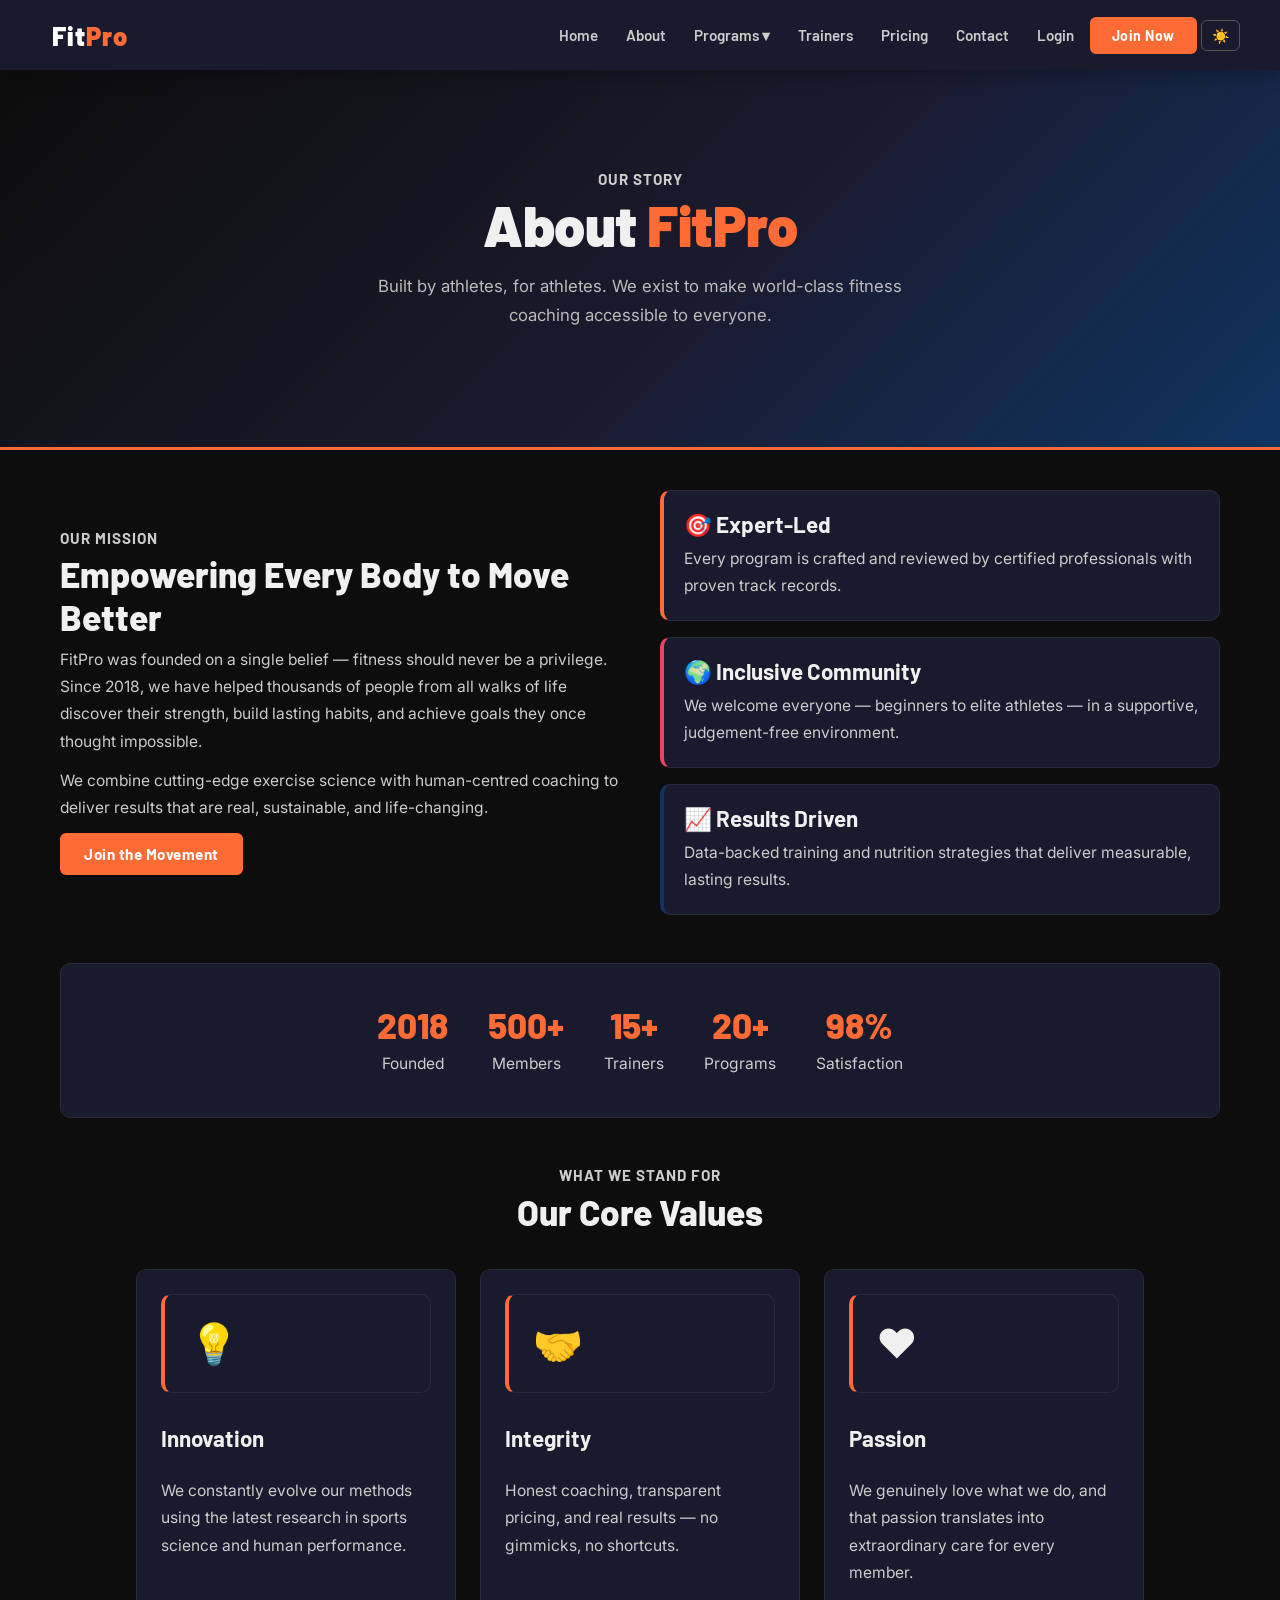
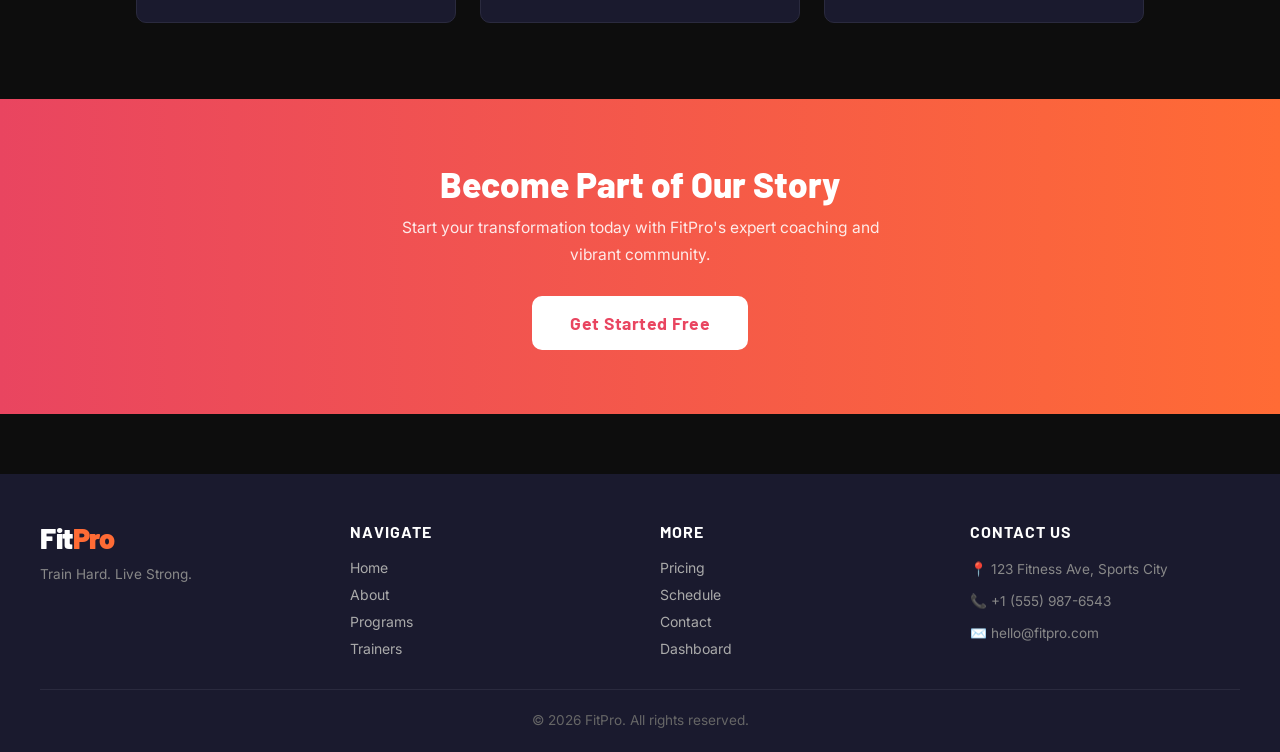
==== pages/about.html @ 530da823 "initial" ====
<!DOCTYPE html>
<html lang="en">
<head>
  <meta charset="UTF-8">
  <meta name="viewport" content="width=device-width, initial-scale=1.0">
  <meta name="description" content="Learn about FitPro — our mission, story, values, and the team behind your fitness transformation.">
  <title>About Us | FitPro</title>
  <link rel="stylesheet" href="../cssFile/globalStyles.css">
</head>
<body data-theme="dark">

  <nav>
    <a href="../index.html">Fit<span class="accent">Pro</span></a>
    <button class="menu-toggle" onclick="toggleMenu()"><span></span><span></span><span></span></button>
    <ul>
      <li><a href="../index.html">Home</a></li>
      <li><a href="about.html">About</a></li>
      <li class="dropdown">
        <a href="#">Programs ▾</a>
        <div class="dropdown-menu">
          <a href="services.html">All Programs</a>
          <a href="schedule.html">Schedule</a>
        </div>
      </li>
      <li><a href="trainers.html">Trainers</a></li>
      <li><a href="pricing.html">Pricing</a></li>
      <li><a href="contact.html">Contact</a></li>
      <li><a href="login.html">Login</a></li>
      <li><button onclick="location.href='signup.html'">Join Now</button></li>
      <li><button id="theme-toggle" onclick="toggleTheme()">🌙</button></li>
    </ul>
  </nav>

  <!-- PAGE BANNER -->
  <section class="hero">
    <h4>Our Story</h4>
    <h1>About <span class="accent">FitPro</span></h1>
    <p>Built by athletes, for athletes. We exist to make world-class fitness coaching accessible to everyone.</p>
  </section>

  <main class="page">

    <!-- MISSION -->
    <section>
      <div>
        <h4>Our Mission</h4>
        <h2>Empowering Every Body to Move Better</h2>
        <p>FitPro was founded on a single belief — fitness should never be a privilege. Since 2018, we have helped thousands of people from all walks of life discover their strength, build lasting habits, and achieve goals they once thought impossible.</p>
        <p>We combine cutting-edge exercise science with human-centred coaching to deliver results that are real, sustainable, and life-changing.</p>
        <button onclick="location.href='signup.html'">Join the Movement</button>
      </div>
      <div>
        <div>
          <h3>🎯 Expert-Led</h3>
          <p>Every program is crafted and reviewed by certified professionals with proven track records.</p>
        </div>
        <div>
          <h3>🌍 Inclusive Community</h3>
          <p>We welcome everyone — beginners to elite athletes — in a supportive, judgement-free environment.</p>
        </div>
        <div>
          <h3>📈 Results Driven</h3>
          <p>Data-backed training and nutrition strategies that deliver measurable, lasting results.</p>
        </div>
      </div>
    </section>

    <!-- STATS -->
    <section>
      <div>
        <div><h2>2018</h2><p>Founded</p></div>
        <div><h2>500+</h2><p>Members</p></div>
        <div><h2>15+</h2><p>Trainers</p></div>
        <div><h2>20+</h2><p>Programs</p></div>
        <div><h2>98%</h2><p>Satisfaction</p></div>
      </div>
    </section>

    <!-- VALUES -->
    <section>
      <h4>What We Stand For</h4>
      <h2>Our Core Values</h2>
    </section>
    <div class="card-container">
      <div class="card">
        <div>💡</div>
        <h3>Innovation</h3>
        <p>We constantly evolve our methods using the latest research in sports science and human performance.</p>
      </div>
      <div class="card">
        <div>🤝</div>
        <h3>Integrity</h3>
        <p>Honest coaching, transparent pricing, and real results — no gimmicks, no shortcuts.</p>
      </div>
      <div class="card">
        <div>❤️</div>
        <h3>Passion</h3>
        <p>We genuinely love what we do, and that passion translates into extraordinary care for every member.</p>
      </div>
    </div>

  </main>

  <!-- CTA -->
  <section>
    <h2>Become Part of Our Story</h2>
    <p>Start your transformation today with FitPro's expert coaching and vibrant community.</p>
    <button class="lg-button" onclick="location.href='signup.html'">Get Started Free</button>
  </section>

  <footer>
    <div class="footer-container">
      <div>
        <h1>Fit<span class="accent">Pro</span></h1>
        <p>Train Hard. Live Strong.</p>
      </div>
      <div>
        <h2>Navigate</h2>
        <a href="../index.html">Home</a>
        <a href="about.html">About</a>
        <a href="services.html">Programs</a>
        <a href="trainers.html">Trainers</a>
      </div>
      <div>
        <h2>More</h2>
        <a href="pricing.html">Pricing</a>
        <a href="schedule.html">Schedule</a>
        <a href="contact.html">Contact</a>
        <a href="dashboard.html">Dashboard</a>
      </div>
      <div>
        <h2>Contact Us</h2>
        <p>📍 123 Fitness Ave, Sports City</p>
        <p>📞 +1 (555) 987-6543</p>
        <p>✉️ hello@fitpro.com</p>
      </div>
    </div>
    <p>© 2026 FitPro. All rights reserved.</p>
  </footer>

  <script src="../jsFile/jsFunctions.js"></script>
</body>
</html>
---- cssFile/globalStyles.css ----
@import url('https://fonts.googleapis.com/css2?family=Barlow:wght@400;600;700;800;900&family=Inter:wght@300;400;500;600&display=swap');

/* =========================================================
   DESIGN SYSTEM
========================================================= */
:root {
  --brand-primary-color:   #FF6B35;
  --brand-secondary-color: #1A1A2E;
  --brand-third-color:     #16213E;
  --brand-fourth-color:    #0F3460;
  --brand-accent-color:    #E94560;

  --bg-main:  #F4F6FB;
  --bg-card:  #FFFFFF;

  --text-primary-color:     #1A1A2E;
  --text-secondary-color:   #3D3D5C;
  --text-muted-color:       #888899;
  --text-focus-color:       #FF6B35;
  --text-highlighted-color: #E94560;

  --border-primary-color:     #FF6B35;
  --border-secondary-color:   #1A1A2E;
  --border-muted-color:       #DEDEE8;
  --border-focus-color:       #FF6B35;
  --border-highlighted-color: #E94560;

  --radius-sm: 6px;
  --radius-md: 10px;
  --transition: 0.3s ease;
}

/* =========================================================
   DARK MODE
========================================================= */
[data-theme="dark"] {
  --bg-main: #0D0D0D;
  --bg-card: #1A1A2E;

  --text-primary-color:     #F0F0F0;
  --text-secondary-color:   #CCCCCC;
  --text-muted-color:       #888899;
  --text-focus-color:       #FF6B35;
  --text-highlighted-color: #FF4D6D;

  --border-primary-color:     #FF6B35;
  --border-secondary-color:   #444466;
  --border-muted-color:       #2A2A3E;
  --border-focus-color:       #FF6B35;
  --border-highlighted-color: #FF4D6D;
}

/* =========================================================
   GLOBAL BASE
========================================================= */
*, *::before, *::after { box-sizing: border-box; }

body {
  margin: 0;
  font-family: 'Inter', sans-serif;
  background: var(--bg-main);
  color: var(--text-primary-color);
  transition: background var(--transition), color var(--transition);
  min-height: 100vh;
}

a { text-decoration: none; color: inherit; }

/* =========================================================
   TYPOGRAPHY
========================================================= */
h1 {
  font-family: 'Barlow', sans-serif;
  font-size: clamp(2rem, 5vw, 3.5rem);
  font-weight: 900;
  line-height: 1.1;
  margin: 0 0 0.5rem 0;
  color: var(--text-primary-color);
  letter-spacing: -0.5px;
}
h2 {
  font-family: 'Barlow', sans-serif;
  font-size: clamp(1.4rem, 3vw, 2.2rem);
  font-weight: 800;
  line-height: 1.2;
  margin: 0 0 0.5rem 0;
  color: var(--text-primary-color);
}
h3 {
  font-family: 'Barlow', sans-serif;
  font-size: clamp(1rem, 2.5vw, 1.4rem);
  font-weight: 700;
  margin: 0 0 0.4rem 0;
  color: var(--text-primary-color);
}
h4 {
  font-family: 'Barlow', sans-serif;
  font-size: 0.95rem;
  font-weight: 700;
  margin: 0 0 0.4rem 0;
  color: var(--text-secondary-color);
  text-transform: uppercase;
  letter-spacing: 1px;
}
p {
  font-size: 0.975rem;
  line-height: 1.75;
  color: var(--text-secondary-color);
  margin: 0 0 0.75rem 0;
}

/* =========================================================
   GLOBAL BUTTON SYSTEM
   Properties inherited by nav buttons, link-button, etc.
========================================================= */
button {
  display: inline-flex;
  align-items: center;
  justify-content: center;
  gap: 8px;
  padding: 10px 22px;
  font-family: 'Barlow', sans-serif;
  font-size: 0.95rem;
  font-weight: 700;
  letter-spacing: 0.5px;
  border: 2px solid var(--brand-primary-color);
  border-radius: var(--radius-sm);
  background: var(--brand-primary-color);
  color: #fff;
  cursor: pointer;
  transition: background var(--transition), transform var(--transition), box-shadow var(--transition), border-color var(--transition);
}
button:hover {
  background: var(--brand-accent-color);
  border-color: var(--brand-accent-color);
  transform: translateY(-2px);
  box-shadow: 0 6px 20px rgba(255,107,53,0.35);
}

/* =========================================================
   LINK BUTTON
========================================================= */
.link-button {
  display: inline-flex;
  align-items: center;
  gap: 6px;
  padding: 10px 24px;
  font-family: 'Barlow', sans-serif;
  font-weight: 700;
  font-size: 0.95rem;
  border-radius: var(--radius-sm);
  background: transparent;
  border: 2px solid var(--brand-primary-color);
  color: var(--brand-primary-color);
  cursor: pointer;
  transition: all var(--transition);
  text-decoration: none;
}
.link-button:hover {
  background: var(--brand-primary-color);
  color: #fff;
  transform: translateY(-2px);
  box-shadow: 0 6px 20px rgba(255,107,53,0.3);
}

/* =========================================================
   BUTTON SIZES
========================================================= */
.lg-button { padding: 14px 36px; font-size: 1.1rem; border-radius: var(--radius-md); }
.sm-button  { padding: 7px 16px; font-size: 0.85rem; }
.tiny-button { padding: 4px 10px; font-size: 0.75rem; border-radius: 4px; }
.border-button { background: transparent; color: var(--brand-primary-color); }
.border-button:hover { background: var(--brand-primary-color); color: #fff; }

/* =========================================================
   SELECT INPUT
========================================================= */
select {
  width: 100%;
  padding: 10px 14px;
  font-family: 'Inter', sans-serif;
  font-size: 0.9rem;
  background: var(--bg-card);
  color: var(--text-primary-color);
  border: 1.5px solid var(--border-muted-color);
  border-radius: var(--radius-sm);
  appearance: none;
  cursor: pointer;
  transition: border-color var(--transition), box-shadow var(--transition);
}
select:hover  { border-color: var(--border-primary-color); }
select:focus  { outline: none; border-color: var(--border-focus-color); box-shadow: 0 0 0 3px rgba(255,107,53,0.2); }
select:disabled { opacity: 0.5; cursor: not-allowed; background: var(--border-muted-color); }

.select-container { position: relative; display: flex; flex-direction: column; gap: 4px; }

/* =========================================================
   NAV BUTTON  (overrides global button inside nav)
========================================================= */
nav button {
  background: var(--brand-primary-color);
  border: 2px solid var(--brand-primary-color);
  color: #fff;
  padding: 8px 20px;
  font-size: 0.875rem;
}
nav button:hover {
  background: var(--brand-accent-color);
  border-color: var(--brand-accent-color);
  transform: translateY(-1px);
  box-shadow: 0 4px 12px rgba(255,107,53,0.4);
}
nav a {
  font-family: 'Barlow', sans-serif;
  font-size: 0.95rem;
  font-weight: 600;
  color: #ccc;
  padding: 6px 12px;
  border-radius: var(--radius-sm);
  transition: color var(--transition), background var(--transition);
  text-decoration: none;
  display: block;
}
nav a:hover { color: #fff; background: rgba(255,107,53,0.15); }

/* =========================================================
   NAVBAR
========================================================= */
nav {
  display: flex;
  align-items: center;
  justify-content: space-between;
  padding: 0 40px;
  height: 70px;
  background: var(--brand-secondary-color);
  position: sticky;
  top: 0;
  z-index: 1000;
  box-shadow: 0 2px 20px rgba(0,0,0,0.3);
}

/* Logo */
nav > a {
  font-family: 'Barlow', sans-serif;
  font-size: 1.6rem;
  font-weight: 900;
  color: #fff;
  letter-spacing: 1px;
  text-decoration: none;
  flex-shrink: 0;
}

/* Menu list */
nav ul {
  display: flex;
  align-items: center;
  gap: 4px;
  list-style: none;
  margin: 0;
  padding: 0;
}

/* Dropdown */
nav li { position: relative; }

nav .dropdown-menu {
  position: absolute;
  top: calc(100% + 8px);
  left: 0;
  background: var(--brand-third-color);
  border: 1px solid var(--border-muted-color);
  border-radius: var(--radius-md);
  min-width: 180px;
  padding: 8px 0;
  display: none;
  flex-direction: column;
  box-shadow: 0 10px 30px rgba(0,0,0,0.4);
  z-index: 999;
}
nav .dropdown:hover .dropdown-menu { display: flex; }
nav .dropdown-menu a { padding: 10px 18px; color: #ccc; font-size: 0.875rem; border-radius: 0; white-space: nowrap; }
nav .dropdown-menu a:hover { background: rgba(255,107,53,0.2); color: #fff; }

/* =========================================================
   HAMBURGER BUTTON
========================================================= */
.menu-toggle {
  display: none;
  flex-direction: column;
  gap: 5px;
  cursor: pointer;
  background: none;
  border: none;
  padding: 6px;
}
.menu-toggle span { display: block; width: 24px; height: 2px; background: #fff; border-radius: 2px; transition: all var(--transition); }

/* =========================================================
   MOBILE NAVBAR
========================================================= */
@media (max-width: 768px) {
  .menu-toggle { display: flex; }

  nav { padding: 0 20px; position: relative; }

  nav ul {
    display: none;
    flex-direction: column;
    align-items: flex-start;
    gap: 0;
    position: absolute;
    top: 70px;
    left: 0;
    right: 0;
    background: var(--brand-third-color);
    padding: 12px 0;
    border-top: 2px solid var(--brand-primary-color);
    z-index: 998;
  }
  nav ul.open { display: flex; }
  nav ul li { width: 100%; }
  nav ul li a { display: block; padding: 12px 24px; border-radius: 0; color: #ddd; font-size: 1rem; }

  nav .dropdown:hover .dropdown-menu { display: none; }
  nav .dropdown-menu { position: static; background: rgba(0,0,0,0.25); border: none; border-radius: 0; box-shadow: none; padding: 0; }
  nav .dropdown-menu.open { display: flex; }
}

/* =========================================================
   PAGE CONTENT
========================================================= */
.page {
  min-height: calc(100vh - 70px);
  padding: 40px 20px;
  max-width: 1200px;
  margin: 0 auto;
}

/* =========================================================
   CARD SYSTEM
========================================================= */
.card-container {
  display: flex;
  flex-wrap: wrap;
  justify-content: center;
  gap: 24px;
  margin: 36px 12px;
  padding: 0;
}
.card {
  display: flex;
  flex-direction: column;
  background: var(--bg-card);
  border: 1px solid var(--border-muted-color);
  border-radius: var(--radius-md);
  padding: 24px;
  flex: 1 1 260px;
  max-width: 320px;
  transition: transform var(--transition), box-shadow var(--transition), border-color var(--transition);
}
.card:hover {
  transform: translateY(-6px);
  box-shadow: 0 16px 40px rgba(255,107,53,0.2);
  border-color: var(--border-primary-color);
}
.card img { width: 100%; height: auto; object-fit: contain; border-radius: var(--radius-sm); }
.card a { background: none; color: var(--brand-primary-color); font-weight: 600; font-family: 'Barlow', sans-serif; display: inline-flex; align-items: center; gap: 4px; margin-top: auto; padding-top: 12px; font-size: 0.9rem; transition: color var(--transition); }
.card a:hover { color: var(--brand-accent-color); background: none; }

/* =========================================================
   FORM SYSTEM
========================================================= */
.form-container {
  background: var(--bg-card);
  border: 1px solid var(--border-muted-color);
  border-radius: var(--radius-md);
  padding: 40px;
  max-width: 480px;
  width: 100%;
  margin: 0 auto;
  box-shadow: 0 8px 32px rgba(0,0,0,0.15);
}
form div { margin-bottom: 16px; }
label { display: block; font-size: 0.85rem; font-weight: 600; color: var(--text-secondary-color); margin-bottom: 6px; text-transform: uppercase; letter-spacing: 0.5px; }
input { width: 100%; padding: 11px 14px; font-family: 'Inter', sans-serif; font-size: 0.9rem; background: var(--bg-main); color: var(--text-primary-color); border: 1.5px solid var(--border-muted-color); border-radius: var(--radius-sm); transition: border-color var(--transition), box-shadow var(--transition); box-sizing: border-box; }
input:focus { outline: none; border-color: var(--border-focus-color); box-shadow: 0 0 0 3px rgba(255,107,53,0.2); }
form textarea { width: 100%; padding: 11px 14px; font-family: 'Inter', sans-serif; font-size: 0.9rem; background: var(--bg-main); color: var(--text-primary-color); border: 1.5px solid var(--border-muted-color); border-radius: var(--radius-sm); resize: vertical; min-height: 120px; transition: border-color var(--transition), box-shadow var(--transition); box-sizing: border-box; }
form textarea:focus { outline: none; border-color: var(--border-focus-color); box-shadow: 0 0 0 3px rgba(255,107,53,0.2); }

/* =========================================================
   TABLE SYSTEM
========================================================= */
.table-container { width: 100%; overflow-x: auto; margin-top: 20px; border-radius: var(--radius-md); }

table {
  width: 100%;
  border-collapse: collapse;
  border-radius: var(--radius-md);
  overflow: hidden;
  background: var(--bg-card);
  font-size: 0.9rem;
}

/* Header */
table thead { background: var(--brand-secondary-color); }
table th { padding: 14px 16px; text-align: left; font-family: 'Barlow', sans-serif; font-weight: 700; font-size: 0.85rem; color: #fff; text-transform: uppercase; letter-spacing: 0.5px; white-space: nowrap; }

/* Body cells */
table td { padding: 13px 16px; color: var(--text-secondary-color); border-bottom: 1px solid var(--border-muted-color); vertical-align: middle; }

/* Row styles — alternating */
table tbody tr:nth-child(odd)  { background: var(--bg-card); }
table tbody tr:nth-child(even) { background: rgba(255,107,53,0.05); }

table tbody tr:hover { background: rgba(255,107,53,0.14); cursor: pointer; }

/* Last row border fix */
table tbody tr:last-child td { border-bottom: none; }

/* Optional compact table */
.table-compact th, .table-compact td { padding: 8px 12px; font-size: 0.82rem; }

/* Optional bordered table */
.table-bordered th, .table-bordered td { border: 1px solid var(--border-muted-color); }

/* Optional striped stronger */
.table-striped tbody tr:nth-child(even) { background: rgba(255,107,53,0.1); }

/* Cell content handling */
td { word-break: break-word; max-width: 280px; }

/* Empty state row */
.table-empty { text-align: center; padding: 40px !important; color: var(--text-muted-color); font-style: italic; }

.table-row-selected { background: rgba(255,107,53,0.18) !important; border-left: 3px solid var(--brand-primary-color); }

/* =========================================================
   FOOTER SYSTEM
========================================================= */
footer {
  background: var(--brand-secondary-color);
  color: #ccc;
  padding: 48px 40px 20px;
  margin-top: 60px;
}
.footer-container {
  display: flex;
  flex-wrap: wrap;
  gap: 40px;
  justify-content: space-between;
  max-width: 1200px;
  margin: 0 auto 32px;
}
.footer-container > div { flex: 1 1 200px; display: flex; flex-direction: column; gap: 10px; }
footer a { color: #aaa; font-size: 0.875rem; text-decoration: none; transition: color var(--transition); }
footer a:hover { color: var(--brand-primary-color); }
footer p { font-size: 0.85rem; color: #888; margin: 0; line-height: 1.6; }
footer h1 { font-size: 1.8rem; color: #fff; margin: 0; }
footer h2 { font-size: 1rem; font-weight: 700; color: #fff; text-transform: uppercase; letter-spacing: 1px; margin-bottom: 8px; }

/* =========================================================
   RESPONSIVE — GENERAL
========================================================= */
@media (max-width: 768px) {
  .page { padding: 24px 16px; }
  .footer-container { flex-direction: column; gap: 28px; }
  footer { padding: 36px 20px 16px; }
  .form-container { padding: 28px 20px; }
  .card { flex: 1 1 100%; max-width: 100%; }
}
@media (max-width: 480px) {
  nav > a { font-size: 1.3rem; }
}

/* =========================================================
   ACCENT CLASS  (brand-colored inline span)
========================================================= */
.accent { color: var(--brand-primary-color); }

/* =========================================================
   THEME TOGGLE BUTTON
========================================================= */
#theme-toggle {
  background: transparent;
  border: 1px solid #555;
  padding: 6px 10px;
}
#theme-toggle:hover {
  background: rgba(255,255,255,0.08);
  border-color: #999;
  transform: none;
  box-shadow: none;
}

/* =========================================================
   HERO / PAGE BANNER  (class="hero")
========================================================= */
section.hero {
  background: linear-gradient(135deg, #1A1A2E, #0F3460);
  padding: 60px 20px;
  text-align: center;
  border-bottom: 3px solid var(--brand-primary-color);
}
/* Homepage hero — larger gradient & padding */
nav + section.hero {
  background: linear-gradient(135deg, #0D0D0D 0%, #1A1A2E 55%, #0F3460 100%);
  padding: 100px 20px 80px;
}

section.hero h1 { color: var(--text-primary-color); }
section.hero h4 { color: var(--text-secondary-color); }

/* Hero paragraph */
section.hero > p {
  max-width: 540px;
  margin: 12px auto 0;
  color: #bbb;
}
/* Homepage hero paragraph is slightly different */
nav + section.hero > p {
  max-width: 560px;
  margin: 16px auto 36px;
  font-size: 1.05rem;
}

/* Hero CTA button row */
nav + section.hero > div {
  display: flex;
  gap: 16px;
  justify-content: center;
  flex-wrap: wrap;
}

/* =========================================================
   INDEX STATS BAR  (section after hero, before main)
========================================================= */
section.hero + section {
  background: var(--brand-secondary-color);
  padding: 28px 20px;
}
section.hero + section > div {
  display: flex;
  flex-wrap: wrap;
  justify-content: center;
  gap: 40px;
  max-width: 900px;
  margin: 0 auto;
  text-align: center;
}
section.hero + section h2 {
  color: var(--brand-primary-color);
  margin: 0;
}
section.hero + section p { margin: 0; }

/* =========================================================
   SECTION HEADINGS INSIDE .page  (h4 + h2 teasers)
========================================================= */
.page > section:has(> h4 + h2) {
  text-align: center;
  margin-bottom: 10px;
}
/* Give vertical breathing room to non-first heading sections */
.page > .card-container + section:has(> h4 + h2) {
  margin-top: 40px;
}

/* =========================================================
   CTA BANNER  (section after main)
========================================================= */
main + section {
  background: linear-gradient(90deg, var(--brand-accent-color), var(--brand-primary-color));
  padding: 64px 20px;
  text-align: center;
}
main + section h2 { color: #fff; margin-bottom: 8px; }
main + section p {
  color: rgba(255,255,255,0.88);
  max-width: 500px;
  margin: 0 auto 28px;
}
main + section > button {
  background: #fff;
  color: var(--brand-accent-color);
  border-color: #fff;
}
main + section > button:hover {
  background: var(--brand-accent-color);
  color: #fff;
  border-color: var(--brand-accent-color);
}

/* =========================================================
   FOOTER COPYRIGHT LINE
========================================================= */
footer > p {
  text-align: center;
  border-top: 1px solid #2A2A3E;
  padding-top: 20px;
  margin: 0;
  font-size: 0.85rem;
  color: #666;
}

/* =========================================================
   CARD ICON / EMOJI DIV
========================================================= */
.card > div:first-child {
  font-size: 2rem;
  margin-bottom: 10px;
}
/* Services & index program cards use larger emoji */
.page > .card-container .card > div:first-child,
section.hero + section ~ main .card > div:first-child {
  font-size: 2.5rem;
  margin-bottom: 12px;
}

/* =========================================================
   TRAINER / AVATAR CARDS
========================================================= */
.card:has(img) { text-align: center; }
.card:has(img) img {
  width: 76px;
  height: 76px;
  border-radius: 50%;
  object-fit: cover;
  margin: 0 auto 14px;
  display: block;
  border: 3px solid var(--brand-primary-color);
}

/* =========================================================
   DASHBOARD STAT CARDS  (#stat-cards)
========================================================= */
#stat-cards { margin-top: 0; }
#stat-cards .card {
  text-align: center;
  flex: 1 1 180px;
  max-width: 220px;
}
#stat-cards .card > div:first-child { font-size: 2rem; margin-bottom: 8px; }
#stat-cards .card h2 { color: var(--brand-primary-color); margin: 0; }
#stat-cards .card p  { margin: 4px 0 0; }

/* Dashboard welcome section spacing */
.page > section:first-of-type:has(> h4 + h1) { margin-bottom: 32px; }

/* Dashboard sections before table */
.page > section:has(+ .table-container) { margin: 40px 0 12px; }

/* Dashboard quick actions section */
.page > section:last-of-type:has(> div:has(button)) { margin-top: 40px; }
.page > section:last-of-type:has(> div:has(button)) h2 { margin-bottom: 16px; }
.page > section:last-of-type:has(> div:has(button)) > div {
  display: flex;
  flex-wrap: wrap;
  gap: 12px;
}

/* =========================================================
   FORM PAGES — centered .page
========================================================= */
.page:has(.form-container) {
  display: flex;
  align-items: center;
  justify-content: center;
}

/* Signup form-container is wider */
#signup-form { max-width: 520px; }

/* Form header (icon + title block) */
.form-container > div:first-child {
  text-align: center;
  margin-bottom: 28px;
}
.form-container > div:first-child > div:first-child {
  font-size: 2.5rem;
  margin-bottom: 8px;
}

/* Split name row (div containing two input-wrapper divs) */
form > div:has(> div > input) {
  display: flex;
  gap: 12px;
}
form > div:has(> div > input) > div { flex: 1; }

/* Checkbox row (remember me / terms) */
form > div:has(input[type="checkbox"]) {
  display: flex;
  align-items: center;
  justify-content: space-between;
  margin-bottom: 20px;
}
form label:has(input[type="checkbox"]) {
  display: flex;
  align-items: center;
  gap: 8px;
  text-transform: none;
  letter-spacing: 0;
  font-size: 0.875rem;
  cursor: pointer;
}
input[type="checkbox"] { width: auto; }

/* Submit button */
form button[type="submit"] { width: 100%; }

/* Links inside form containers */
.form-container a { color: var(--brand-primary-color); font-weight: 600; }
.form-container a:hover { color: var(--brand-accent-color); background: none; }

/* Form footer text ("Already have account?") */
.form-container > p { text-align: center; margin-top: 20px; font-size: 0.9rem; }

/* =========================================================
   ABOUT PAGE — MISSION SECTION
========================================================= */
.page > section:first-of-type:has(> div) {
  display: flex;
  flex-wrap: wrap;
  gap: 40px;
  align-items: center;
  margin-bottom: 48px;
}
.page > section:first-of-type:has(> div) > div:first-child { flex: 1 1 280px; }
.page > section:first-of-type:has(> div) > div:last-child {
  flex: 1 1 280px;
  display: flex;
  flex-direction: column;
  gap: 16px;
}

/* Mission highlight boxes */
.page > section:first-of-type:has(> div) > div:last-child > div {
  background: var(--bg-card);
  border: 1px solid var(--border-muted-color);
  border-radius: var(--radius-md);
  padding: 20px;
  border-left: 4px solid var(--brand-primary-color);
}
.page > section:first-of-type:has(> div) > div:last-child > div:nth-child(2) {
  border-left-color: var(--brand-accent-color);
}
.page > section:first-of-type:has(> div) > div:last-child > div:nth-child(3) {
  border-left-color: var(--brand-fourth-color);
}
.page > section:first-of-type:has(> div) > div:last-child > div p { margin: 0; }

/* =========================================================
   ABOUT PAGE — STATS SECTION
========================================================= */
.page > section:nth-of-type(2):has(> div) {
  background: var(--bg-card);
  border: 1px solid var(--border-muted-color);
  border-radius: var(--radius-md);
  padding: 40px 20px;
  margin-bottom: 48px;
}
.page > section:nth-of-type(2):has(> div) > div {
  display: flex;
  flex-wrap: wrap;
  justify-content: center;
  gap: 40px;
  text-align: center;
}
.page > section:nth-of-type(2):has(> div) h2 { color: var(--brand-primary-color); margin: 0; }
.page > section:nth-of-type(2):has(> div) p  { margin: 4px 0 0; }

/* =========================================================
   SERVICES PAGE — CONSULTATION BOX
========================================================= */
.page > .card-container + section {
  background: var(--bg-card);
  border: 1px solid var(--border-muted-color);
  border-radius: var(--radius-md);
  padding: 32px;
  text-align: center;
  margin-top: 20px;
}
.page > .card-container + section p { max-width: 500px; margin: 0 auto 24px; }

/* =========================================================
   SERVICES — card label spans (Level/Duration)
========================================================= */
.card p > span { color: var(--brand-primary-color); font-weight: 600; }

/* =========================================================
   CONTACT PAGE — LAYOUT
========================================================= */
.page > div:not(.card-container):not(.form-container):not(.table-container) {
  display: flex;
  flex-wrap: wrap;
  gap: 40px;
  align-items: flex-start;
}
/* Contact form takes flexible width */
.page > div > .form-container {
  flex: 1 1 320px;
  max-width: 540px;
  margin: 0;
}
/* Contact info sidebar */
.page > div > div:not(.form-container) {
  flex: 1 1 260px;
  display: flex;
  flex-direction: column;
  gap: 20px;
}
/* Info boxes */
.page > div > div:not(.form-container) > div {
  background: var(--bg-card);
  border: 1px solid var(--border-muted-color);
  border-radius: var(--radius-md);
  padding: 24px;
  border-left: 4px solid var(--brand-primary-color);
}
.page > div > div:not(.form-container) > div p { margin: 0; }
.page > div > div:not(.form-container) > div p span {
  color: var(--text-muted-color);
  font-size: 0.85rem;
}

/* =========================================================
   RESPONSIVE — NEW RULES
========================================================= */
@media (max-width: 768px) {
  section.hero { padding: 50px 20px; }
  nav + section.hero { padding: 70px 20px 60px; }
  main + section { padding: 48px 20px; }
  .page > section:first-of-type:has(> div) { flex-direction: column; }
  #stat-cards .card { max-width: 100%; }
}
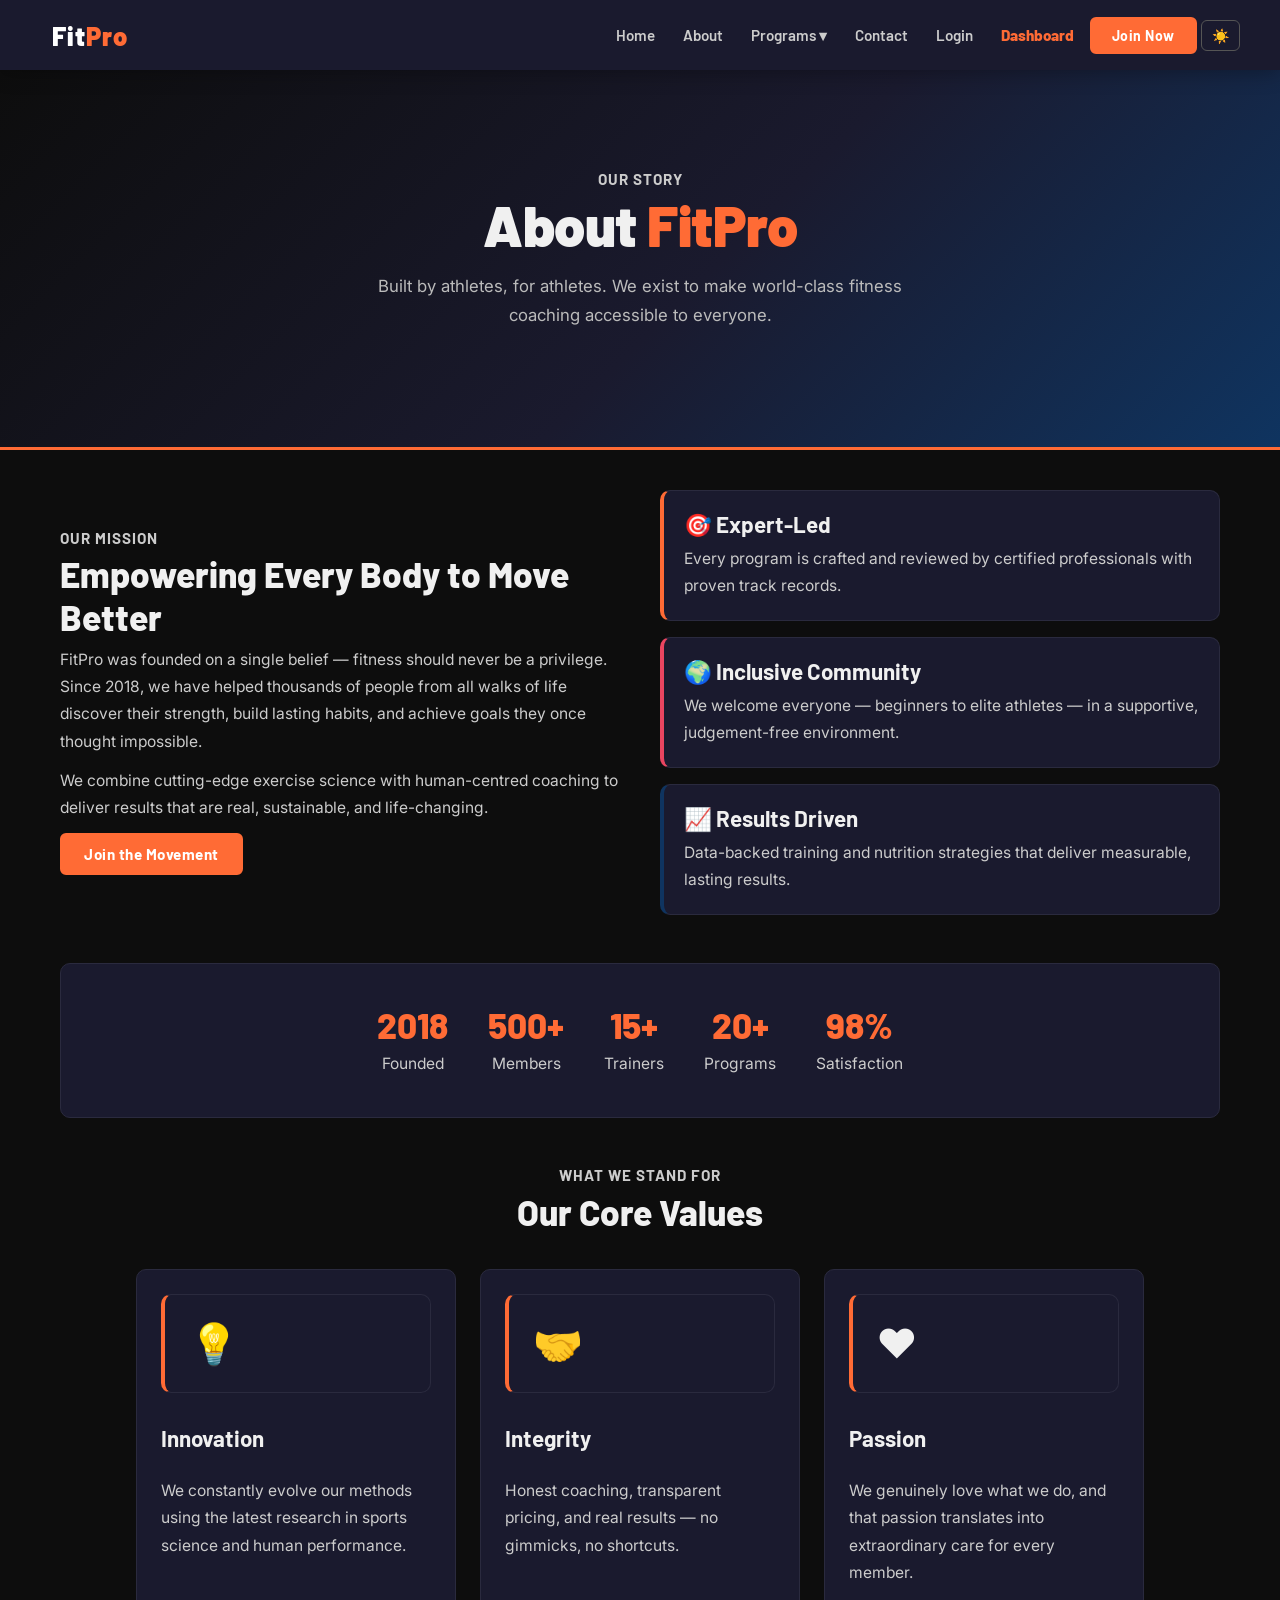
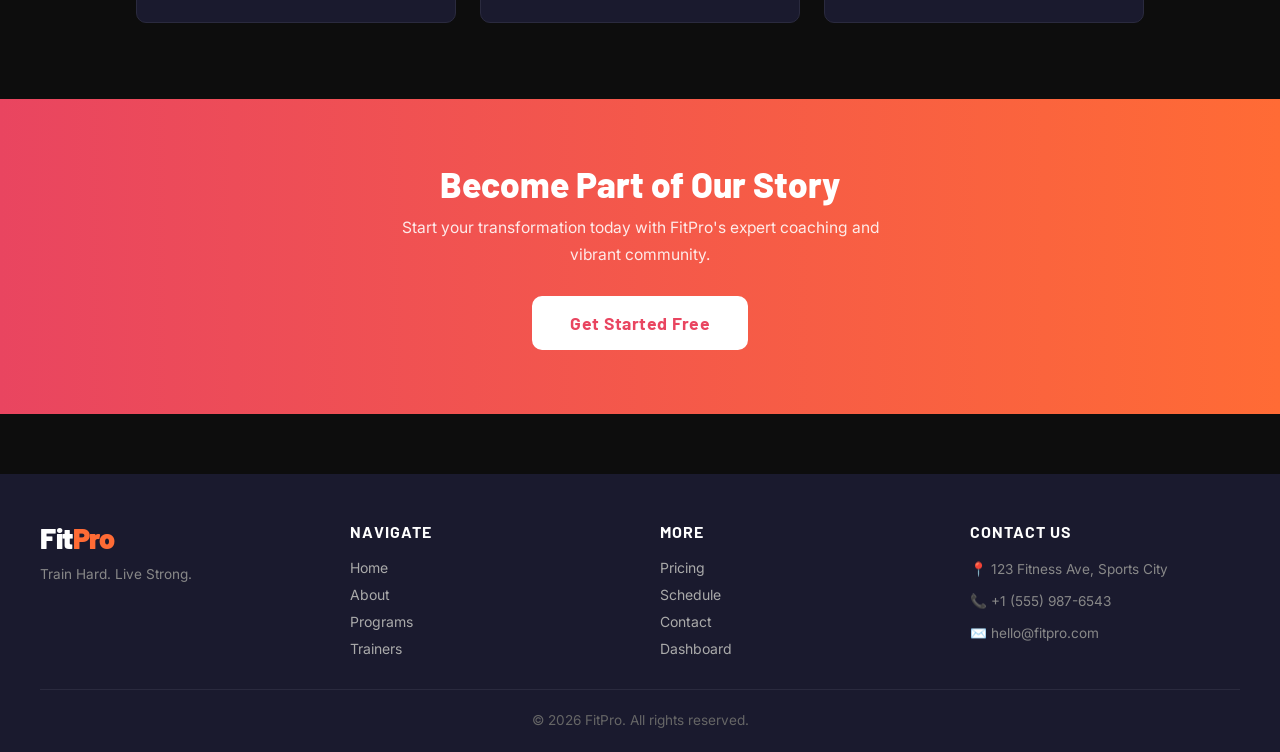
==== commit 24cc340f: "dashboard added" ====
--- a/pages/about.html
+++ b/pages/about.html
@@ -1,12 +1,15 @@
 <!DOCTYPE html>
 <html lang="en">
+
 <head>
   <meta charset="UTF-8">
   <meta name="viewport" content="width=device-width, initial-scale=1.0">
-  <meta name="description" content="Learn about FitPro — our mission, story, values, and the team behind your fitness transformation.">
+  <meta name="description"
+    content="Learn about FitPro — our mission, story, values, and the team behind your fitness transformation.">
   <title>About Us | FitPro</title>
   <link rel="stylesheet" href="../cssFile/globalStyles.css">
 </head>
+
 <body data-theme="dark">
 
   <nav>
@@ -22,10 +25,11 @@
           <a href="schedule.html">Schedule</a>
         </div>
       </li>
-      <li><a href="trainers.html">Trainers</a></li>
-      <li><a href="pricing.html">Pricing</a></li>
+
+
       <li><a href="contact.html">Contact</a></li>
       <li><a href="login.html">Login</a></li>
+      <li><a href="dashboard.html" class="accent" style="font-weight:800;">Dashboard</a></li>
       <li><button onclick="location.href='signup.html'">Join Now</button></li>
       <li><button id="theme-toggle" onclick="toggleTheme()">🌙</button></li>
     </ul>
@@ -45,8 +49,11 @@
       <div>
         <h4>Our Mission</h4>
         <h2>Empowering Every Body to Move Better</h2>
-        <p>FitPro was founded on a single belief — fitness should never be a privilege. Since 2018, we have helped thousands of people from all walks of life discover their strength, build lasting habits, and achieve goals they once thought impossible.</p>
-        <p>We combine cutting-edge exercise science with human-centred coaching to deliver results that are real, sustainable, and life-changing.</p>
+        <p>FitPro was founded on a single belief — fitness should never be a privilege. Since 2018, we have helped
+          thousands of people from all walks of life discover their strength, build lasting habits, and achieve goals
+          they once thought impossible.</p>
+        <p>We combine cutting-edge exercise science with human-centred coaching to deliver results that are real,
+          sustainable, and life-changing.</p>
         <button onclick="location.href='signup.html'">Join the Movement</button>
       </div>
       <div>
@@ -68,11 +75,26 @@
     <!-- STATS -->
     <section>
       <div>
-        <div><h2>2018</h2><p>Founded</p></div>
-        <div><h2>500+</h2><p>Members</p></div>
-        <div><h2>15+</h2><p>Trainers</p></div>
-        <div><h2>20+</h2><p>Programs</p></div>
-        <div><h2>98%</h2><p>Satisfaction</p></div>
+        <div>
+          <h2>2018</h2>
+          <p>Founded</p>
+        </div>
+        <div>
+          <h2>500+</h2>
+          <p>Members</p>
+        </div>
+        <div>
+          <h2>15+</h2>
+          <p>Trainers</p>
+        </div>
+        <div>
+          <h2>20+</h2>
+          <p>Programs</p>
+        </div>
+        <div>
+          <h2>98%</h2>
+          <p>Satisfaction</p>
+        </div>
       </div>
     </section>
 
@@ -140,4 +162,5 @@
 
   <script src="../jsFile/jsFunctions.js"></script>
 </body>
-</html>
+
+</html>
